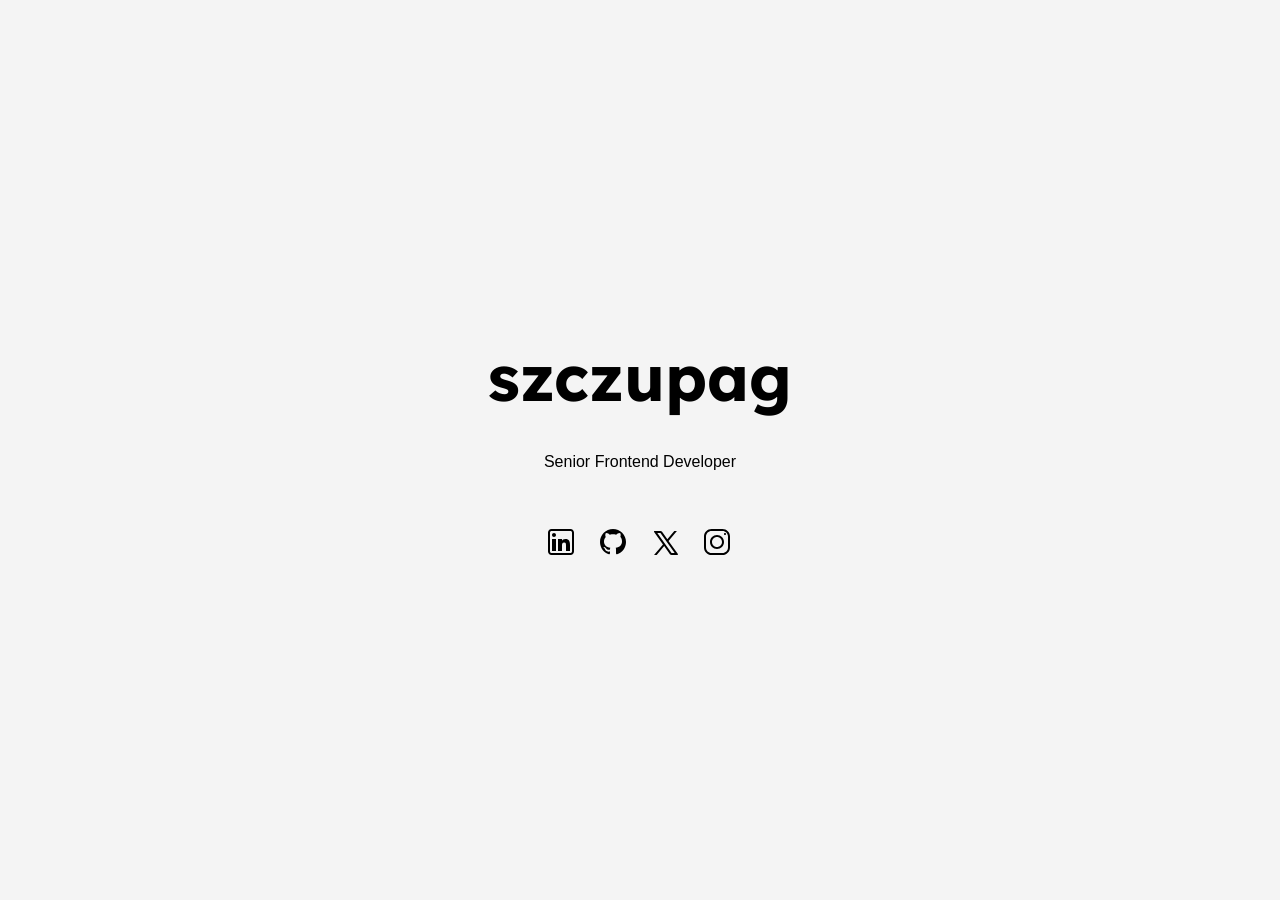
==== index.html @ c529cf2f "Create simple page with links to social media." ====
<!DOCTYPE html>
<html lang="en">

<head>
  <meta charset="UTF-8">
  <meta name="viewport" content="width=device-width, initial-scale=1.0">
  <link rel="icon" type="image/x-icon" href="icons/favicon.svg">
  <title>szczupag</title>
  <style>
    @import url('https://fonts.googleapis.com/css2?family=Lexend:wght@500&display=swap');
  
    body {
      font-family: 'Arial', sans-serif;
      margin: 0;
      padding: 0;
      background-color: #f4f4f4;
      display: flex;
      flex-direction: column;
      align-items: center;
      justify-content: center;
      min-height: 100vh;
    }

    header {
      display: flex;
      flex-direction: column;
      align-items: center;
    }

    h1 {
      font-family: 'Lexend', sans-serif;
      font-size: 4rem;
      margin: 0 0 20px 0;
    }

    .social-media {
      display: flex;
      justify-content: center;
      margin-top: 40px;
    }
  
    a {
      text-decoration: none;
    }

    a:not(:last-of-type) {
      margin-right: 20px;
    }

    a:hover {
      text-decoration: none;
      filter: blur(1px);
    }
  </style>
</head>

<body>
  <header>
    <h1>szczupag</h1>
    <p>Senior Frontend Developer</p>
  </header>

  <section class="social-media">
    <!-- Icons by Icons8 -->
    <a href="https://www.linkedin.com/in/agata-szczuka/" target="_blank">
      <img src="icons/linkedin.svg" alt="Linkedin logo"/>
    </a>
    <a href="https://github.com/szczupag" target="_blank">
      <img src="icons/github.svg" alt="Github logo"/>
    </a>
    <a href="https://twitter.com/szczupag" target="_blank">
      <img src="icons/twitter.svg" alt="X logo"/>
    </a>
    <a href="https://www.instagram.com/szczupag" target="_blank">
      <img src="icons/instagram.svg" alt="Instagram logo"/>
    </a>
  </section>
</body>

</html>
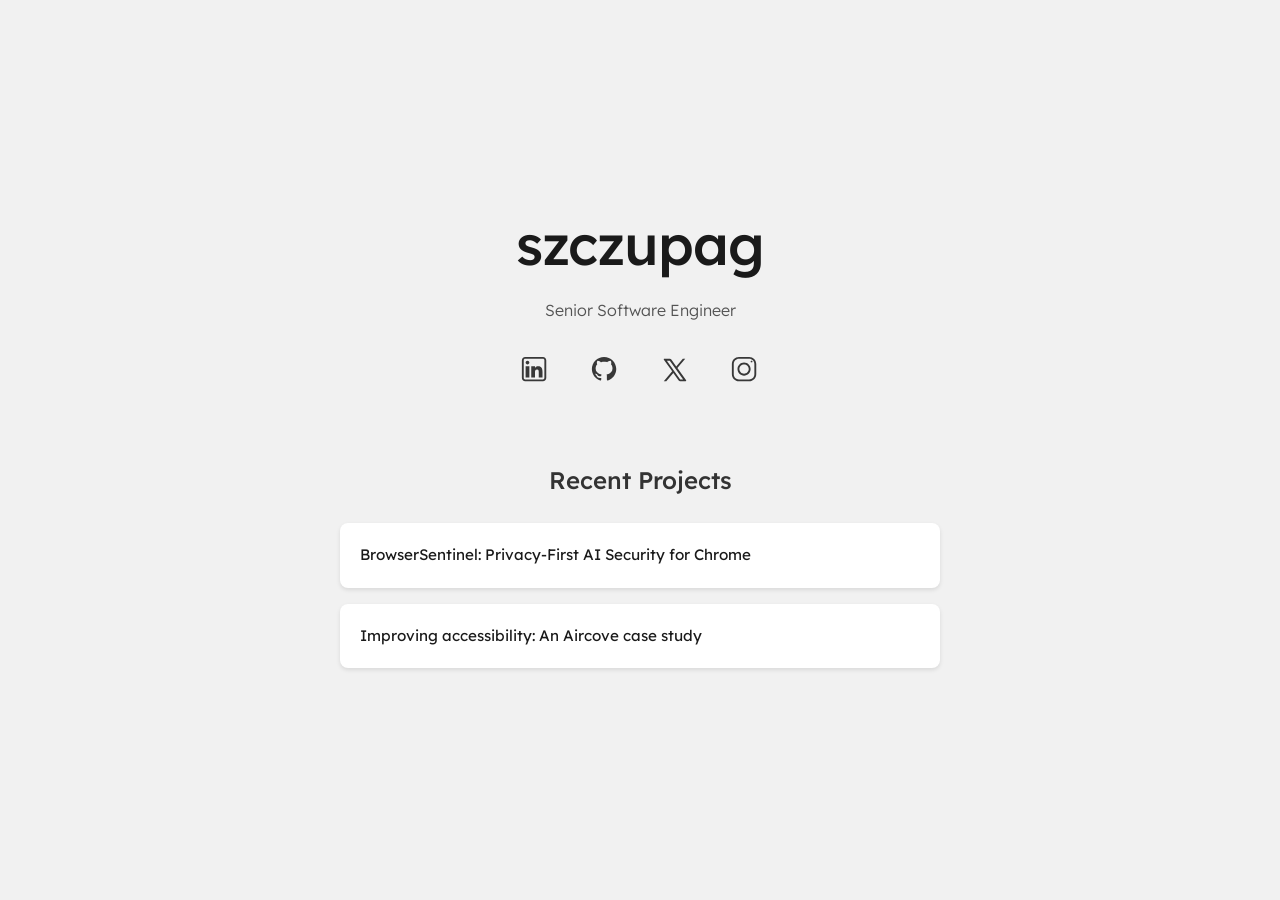
==== commit 632b6377: "Add links to recent projects." ====
--- a/index.html
+++ b/index.html
@@ -7,18 +7,24 @@
   <link rel="icon" type="image/x-icon" href="icons/favicon.svg">
   <title>szczupag</title>
   <style>
-    @import url('https://fonts.googleapis.com/css2?family=Lexend:wght@500&display=swap');
+    @import url('https://fonts.googleapis.com/css2?family=Lexend:wght@300;500&display=swap');
+
+    * {
+      box-sizing: border-box;
+    }
   
     body {
-      font-family: 'Arial', sans-serif;
+      font-family: 'Lexend', sans-serif;
       margin: 0;
-      padding: 0;
-      background-color: #f4f4f4;
+      padding: 2rem;
+      background-color: #f1f1f1f1;
+      color: #1a1a1a;
       display: flex;
       flex-direction: column;
       align-items: center;
       justify-content: center;
-      min-height: 100vh;
+      min-height: 100svh;
+      line-height: 1.6;
     }
 
     header {
@@ -28,52 +34,149 @@
     }
 
     h1 {
-      font-family: 'Lexend', sans-serif;
-      font-size: 4rem;
-      margin: 0 0 20px 0;
+      font-size: 3.5rem;
+      font-weight: 500;
+      margin: 0;
+      letter-spacing: -1px;
+    }
+
+    p {
+      font-weight: 300;
+      color: #535353;
+      margin: 0.5rem 0;
     }
 
     .social-media {
       display: flex;
       justify-content: center;
-      margin-top: 40px;
+      gap: 1.5rem;
+      margin: 1rem 0;
     }
   
-    a {
-      text-decoration: none;
+    .social-media a {
+      padding: 0.5rem;
+      transition: transform 0.2s ease;
+      display: flex;
+      align-items: center;
+      justify-content: center;
     }
 
-    a:not(:last-of-type) {
-      margin-right: 20px;
+    .social-media img {
+      width: 30px;
+      height: 30px;
+      opacity: 0.8;
     }
 
-    a:hover {
+    .social-media a:hover {
+      transform: translateY(-2px);
+      filter: none;
+    }
+
+    .social-media a:hover img {
+      opacity: 1;
+    }
+
+    .projects {
+      max-width: 600px;
+      width: 100%;
+      margin: 2rem auto;
+    }
+
+    .projects h2 {
+      font-size: 1.5rem;
+      font-weight: 500;
+      text-align: center;
+      margin-bottom: 1.5rem;
+      color: #333;
+    }
+
+    .projects ul {
+      list-style: none;
+      padding: 0;
+      margin: 0;
+      display: flex;
+      flex-direction: column;
+      gap: 1rem;
+    }
+
+    .projects li {
+      background: white;
+      border-radius: 8px;
+      box-shadow: 0 2px 4px rgba(0,0,0,0.1);
+      transition: transform 0.2s ease, box-shadow 0.2s ease;
+    }
+
+    .projects li:hover {
+      transform: translateY(-2px);
+      box-shadow: 0 4px 8px rgba(0,0,0,0.2);
+    }
+
+    .projects a {
+      color: #1a1a1a;
       text-decoration: none;
-      filter: blur(1px);
+      padding: 1.25rem;
+      display: block;
+      font-size: 0.95rem;
+    }
+
+    @media (max-width: 768px) {
+      body {
+        padding: 1rem;
+      }
+
+      h1 {
+        font-size: 2.5rem;
+      }
     }
   </style>
 </head>
 
 <body>
-  <header>
+  <header role="banner">
     <h1>szczupag</h1>
-    <p>Senior Frontend Developer</p>
+    <p>Senior Software Engineer</p>
   </header>
 
-  <section class="social-media">
+  <nav class="social-media" role="navigation" aria-label="Social media links">
     <!-- Icons by Icons8 -->
-    <a href="https://www.linkedin.com/in/agata-szczuka/" target="_blank">
-      <img src="icons/linkedin.svg" alt="Linkedin logo"/>
+    <a href="https://www.linkedin.com/in/agata-szczuka/" 
+       target="_blank"
+       aria-label="Visit my LinkedIn profile">
+      <img src="icons/linkedin.svg" alt="" role="presentation"/>
     </a>
-    <a href="https://github.com/szczupag" target="_blank">
-      <img src="icons/github.svg" alt="Github logo"/>
+    <a href="https://github.com/szczupag" 
+       target="_blank"
+       aria-label="Visit my GitHub profile">
+      <img src="icons/github.svg" alt="" role="presentation"/>
     </a>
-    <a href="https://twitter.com/szczupag" target="_blank">
-      <img src="icons/twitter.svg" alt="X logo"/>
+    <a href="https://twitter.com/szczupag" 
+       target="_blank"
+       aria-label="Visit my X profile">
+      <img src="icons/twitter.svg" alt="" role="presentation"/>
     </a>
-    <a href="https://www.instagram.com/szczupag" target="_blank">
-      <img src="icons/instagram.svg" alt="Instagram logo"/>
+    <a href="https://www.instagram.com/szczupag" 
+       target="_blank"
+       aria-label="Visit my Instagram profile">
+      <img src="icons/instagram.svg" alt="" role="presentation"/>
     </a>
+  </nav>
+
+  <section class="projects" role="complementary" aria-label="Recent projects">
+    <h2>Recent Projects</h2>
+    <ul>
+      <li>
+        <a href="https://devpost.com/software/browsersentinel-ai-powered-online-safety-chrome-extension" 
+           target="_blank">
+           BrowserSentinel: Privacy-First AI Security for Chrome
+        </a>
+      </li>
+      <li>
+        <a href="https://www.expressvpn.com/blog/aircove-accessibility-improvements/" 
+           target="_blank">
+           Improving accessibility: An Aircove case study
+        </a>
+      </li>
+    </ul>
   </section>
 </body>
 
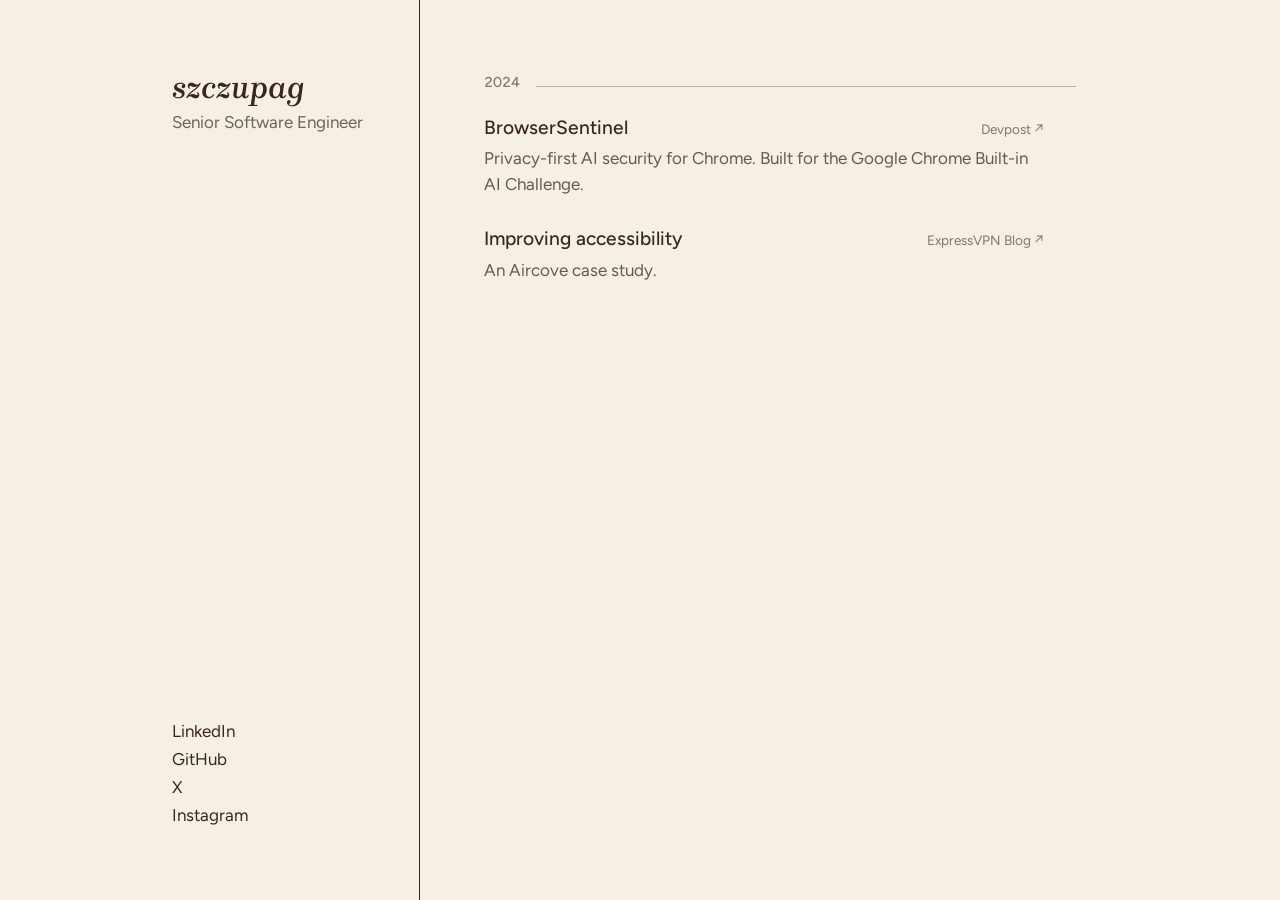
==== commit 7c45547f: "Redesign the homepage. Two-column layout with the name and social links in a sidebar and projects gr" ====
--- a/index.html
+++ b/index.html
@@ -4,180 +4,279 @@
 <head>
   <meta charset="UTF-8">
   <meta name="viewport" content="width=device-width, initial-scale=1.0">
-  <link rel="icon" type="image/x-icon" href="icons/favicon.svg">
+  <meta name="description" content="szczupag – Senior Software Engineer. Projects and where to find me online.">
+  <meta name="color-scheme" content="light dark">
+  <meta name="theme-color" content="#f5efe6" media="(prefers-color-scheme: light)">
+  <meta name="theme-color" content="#241a14" media="(prefers-color-scheme: dark)">
+  <meta property="og:title" content="szczupag">
+  <meta property="og:description" content="Senior Software Engineer. Projects and where to find me online.">
+  <meta property="og:url" content="https://szczupag.com/">
+  <meta property="og:type" content="website">
+  <link rel="icon" type="image/svg+xml" href="icons/favicon.svg">
+  <link rel="preconnect" href="https://fonts.googleapis.com">
+  <link rel="preconnect" href="https://fonts.gstatic.com" crossorigin>
+  <link href="https://fonts.googleapis.com/css2?family=Brygada+1918:ital,wght@1,600&family=Figtree:wght@400;500;600&display=swap" rel="stylesheet">
   <title>szczupag</title>
   <style>
-    @import url('https://fonts.googleapis.com/css2?family=Lexend:wght@300;500&display=swap');
+    :root {
+      --bg: #f5efe6;
+      --ink: #3a271c;
+    }
+
+    @media (prefers-color-scheme: dark) {
+      :root {
+        --bg: #241a14;
+        --ink: #eee3d3;
+      }
+    }
 
     * {
       box-sizing: border-box;
     }
-  
+
     body {
-      font-family: 'Lexend', sans-serif;
       margin: 0;
-      padding: 2rem;
-      background-color: #f1f1f1f1;
-      color: #1a1a1a;
+      background: var(--bg);
+      color: var(--ink);
+      font-family: 'Figtree', system-ui, sans-serif;
+      font-size: 17px;
+      line-height: 1.5;
+    }
+
+    ul {
+      list-style: none;
+      margin: 0;
+      padding: 0;
+    }
+
+    a {
+      color: inherit;
+      text-decoration: none;
+    }
+
+    a:hover {
+      text-decoration: underline;
+      text-underline-offset: 3px;
+    }
+
+    a:focus-visible {
+      outline: 2px solid currentColor;
+      outline-offset: 3px;
+    }
+
+    /* Desktop: left column (name on top, links at the bottom), projects on the right */
+
+    main {
+      max-width: 1000px;
+      min-height: 100svh;
+      margin: 0 auto;
+      display: grid;
+      grid-template-columns: 280px 1fr;
+      grid-template-rows: auto 1fr;
+      grid-template-areas:
+        "id content"
+        "links content";
+    }
+
+    .id,
+    .links {
+      border-right: 1.5px solid var(--ink);
+      padding: 0 2rem;
+    }
+
+    .id {
+      grid-area: id;
+      padding-top: clamp(2rem, 8vh, 5rem);
+    }
+
+    h1 {
+      font-family: 'Brygada 1918', Georgia, serif;
+      font-style: italic;
+      font-size: 2rem;
+      font-weight: 600;
+      line-height: 1;
+      margin: 0;
+    }
+
+    .role {
+      margin: 0.4rem 0 0;
+      opacity: 0.7;
+    }
+
+    .links {
+      grid-area: links;
       display: flex;
       flex-direction: column;
-      align-items: center;
-      justify-content: center;
-      min-height: 100svh;
-      line-height: 1.6;
-    }
-
-    header {
+      justify-content: flex-end;
+      gap: 0.15rem;
+      padding-bottom: clamp(2rem, 8vh, 5rem);
+    }
+
+    .content {
+      grid-area: content;
+      padding: clamp(2rem, 8vh, 5rem) clamp(1.5rem, 5vw, 4rem);
+    }
+
+    .year {
+      display: flex;
+      align-items: baseline;
+      gap: 1rem;
+      font-size: 0.9rem;
+      font-weight: 500;
+      font-variant-numeric: tabular-nums;
+      opacity: 0.6;
+      margin: 0 0 1.25rem;
+    }
+
+    .year::after {
+      content: '';
+      flex: 1;
+      border-top: 1px solid var(--ink);
+      opacity: 0.5;
+    }
+
+    .projects {
       display: flex;
       flex-direction: column;
-      align-items: center;
-    }
-
-    h1 {
-      font-size: 3.5rem;
+      gap: 1.75rem;
+      max-width: 560px;
+    }
+
+    /* The whole row is the link, so the description is clickable too */
+    .project {
+      display: block;
+    }
+
+    .project:hover {
+      text-decoration: none;
+    }
+
+    .project-head {
+      display: flex;
+      justify-content: space-between;
+      align-items: baseline;
+      flex-wrap: wrap;
+      gap: 0.25rem 1rem;
+    }
+
+    .project-title {
+      font-size: 1.2rem;
       font-weight: 500;
-      margin: 0;
-      letter-spacing: -1px;
-    }
-
-    p {
-      font-weight: 300;
-      color: #535353;
-      margin: 0.5rem 0;
-    }
-
-    .social-media {
-      display: flex;
-      justify-content: center;
-      gap: 1.5rem;
-      margin: 1rem 0;
-    }
-  
-    .social-media a {
-      padding: 0.5rem;
-      transition: transform 0.2s ease;
-      display: flex;
-      align-items: center;
-      justify-content: center;
-    }
-
-    .social-media img {
-      width: 30px;
-      height: 30px;
-      opacity: 0.8;
-    }
-
-    .social-media a:hover {
-      transform: translateY(-2px);
-      filter: none;
-    }
-
-    .social-media a:hover img {
+    }
+
+    .project:hover .project-title {
+      text-decoration: underline;
+      text-underline-offset: 3px;
+    }
+
+    .project-where {
+      font-size: 0.85rem;
+      opacity: 0.6;
+      white-space: nowrap;
+    }
+
+    .project:hover .project-where {
       opacity: 1;
     }
 
-    .projects {
-      max-width: 600px;
-      width: 100%;
-      margin: 2rem auto;
-    }
-
-    .projects h2 {
-      font-size: 1.5rem;
-      font-weight: 500;
-      text-align: center;
-      margin-bottom: 1.5rem;
-      color: #333;
-    }
-
-    .projects ul {
-      list-style: none;
-      padding: 0;
-      margin: 0;
-      display: flex;
-      flex-direction: column;
-      gap: 1rem;
-    }
-
-    .projects li {
-      background: white;
-      border-radius: 8px;
-      box-shadow: 0 2px 4px rgba(0,0,0,0.1);
-      transition: transform 0.2s ease, box-shadow 0.2s ease;
-    }
-
-    .projects li:hover {
-      transform: translateY(-2px);
-      box-shadow: 0 4px 8px rgba(0,0,0,0.2);
-    }
-
-    .projects a {
-      color: #1a1a1a;
-      text-decoration: none;
-      padding: 1.25rem;
+    .project-desc {
       display: block;
-      font-size: 0.95rem;
-    }
-
-    @media (max-width: 768px) {
-      body {
-        padding: 1rem;
+      margin-top: 0.25rem;
+      opacity: 0.75;
+    }
+
+    /* Mobile: the same three parts stacked, with links pinned to the bottom */
+
+    @media (max-width: 720px) {
+      main {
+        grid-template-columns: 1fr;
+        grid-template-rows: auto 1fr auto;
+        grid-template-areas:
+          "id"
+          "content"
+          "links";
+      }
+
+      .id,
+      .links {
+        border-right: 0;
+        padding: 1.25rem 1.5rem;
+      }
+
+      .id {
+        border-bottom: 1.5px solid var(--ink);
       }
 
       h1 {
-        font-size: 2.5rem;
+        font-size: 1.75rem;
+      }
+
+      .role {
+        margin-top: 0.25rem;
+      }
+
+      .links {
+        flex-direction: row;
+        flex-wrap: wrap;
+        justify-content: flex-start;
+        gap: 0.25rem 1.5rem;
+        border-top: 1.5px solid var(--ink);
+      }
+
+      .content {
+        padding: 2rem 1.5rem;
+      }
+
+      .project-title {
+        font-size: 1.1rem;
+      }
+
+      .project-desc {
+        font-size: 0.95rem;
       }
     }
   </style>
 </head>
 
 <body>
-  <header role="banner">
-    <h1>szczupag</h1>
-    <p>Senior Software Engineer</p>
-  </header>
-
-  <nav class="social-media" role="navigation" aria-label="Social media links">
-    <!-- Icons by Icons8 -->
-    <a href="https://www.linkedin.com/in/agata-szczuka/" 
-       target="_blank"
-       aria-label="Visit my LinkedIn profile">
-      <img src="icons/linkedin.svg" alt="" role="presentation"/>
-    </a>
-    <a href="https://github.com/szczupag" 
-       target="_blank"
-       aria-label="Visit my GitHub profile">
-      <img src="icons/github.svg" alt="" role="presentation"/>
-    </a>
-    <a href="https://twitter.com/szczupag" 
-       target="_blank"
-       aria-label="Visit my X profile">
-      <img src="icons/twitter.svg" alt="" role="presentation"/>
-    </a>
-    <a href="https://www.instagram.com/szczupag" 
-       target="_blank"
-       aria-label="Visit my Instagram profile">
-      <img src="icons/instagram.svg" alt="" role="presentation"/>
-    </a>
-  </nav>
-
-  <section class="projects" role="complementary" aria-label="Recent projects">
-    <h2>Recent Projects</h2>
-    <ul>
-      <li>
-        <a href="https://devpost.com/software/browsersentinel-ai-powered-online-safety-chrome-extension" 
-           target="_blank">
-           BrowserSentinel: Privacy-First AI Security for Chrome
-        </a>
-      </li>
-      <li>
-        <a href="https://www.expressvpn.com/blog/aircove-accessibility-improvements/" 
-           target="_blank">
-           Improving accessibility: An Aircove case study
-        </a>
-      </li>
+  <main>
+    <header class="id">
+      <h1>szczupag</h1>
+      <p class="role">Senior Software Engineer</p>
+    </header>
+
+    <ul class="links" aria-label="Social media links">
+      <li><a href="https://www.linkedin.com/in/agata-szczuka/" target="_blank" rel="noopener">LinkedIn</a></li>
+      <li><a href="https://github.com/szczupag" target="_blank" rel="noopener">GitHub</a></li>
+      <li><a href="https://twitter.com/szczupag" target="_blank" rel="noopener">X</a></li>
+      <li><a href="https://www.instagram.com/szczupag" target="_blank" rel="noopener">Instagram</a></li>
     </ul>
-  </section>
+
+    <section class="content" aria-label="Projects">
+      <h2 class="year">2024</h2>
+
+      <ul class="projects">
+        <li>
+          <a class="project" href="https://devpost.com/software/browsersentinel-ai-powered-online-safety-chrome-extension" target="_blank" rel="noopener">
+            <span class="project-head">
+              <span class="project-title">BrowserSentinel</span>
+              <span class="project-where">Devpost ↗</span>
+            </span>
+            <span class="project-desc">Privacy-first AI security for Chrome. Built for the Google Chrome Built-in AI Challenge.</span>
+          </a>
+        </li>
+        <li>
+          <a class="project" href="https://www.expressvpn.com/blog/aircove-accessibility-improvements/" target="_blank" rel="noopener">
+            <span class="project-head">
+              <span class="project-title">Improving accessibility</span>
+              <span class="project-where">ExpressVPN Blog ↗</span>
+            </span>
+            <span class="project-desc">An Aircove case study.</span>
+          </a>
+        </li>
+      </ul>
+    </section>
+  </main>
 </body>
 
-</html>+</html>
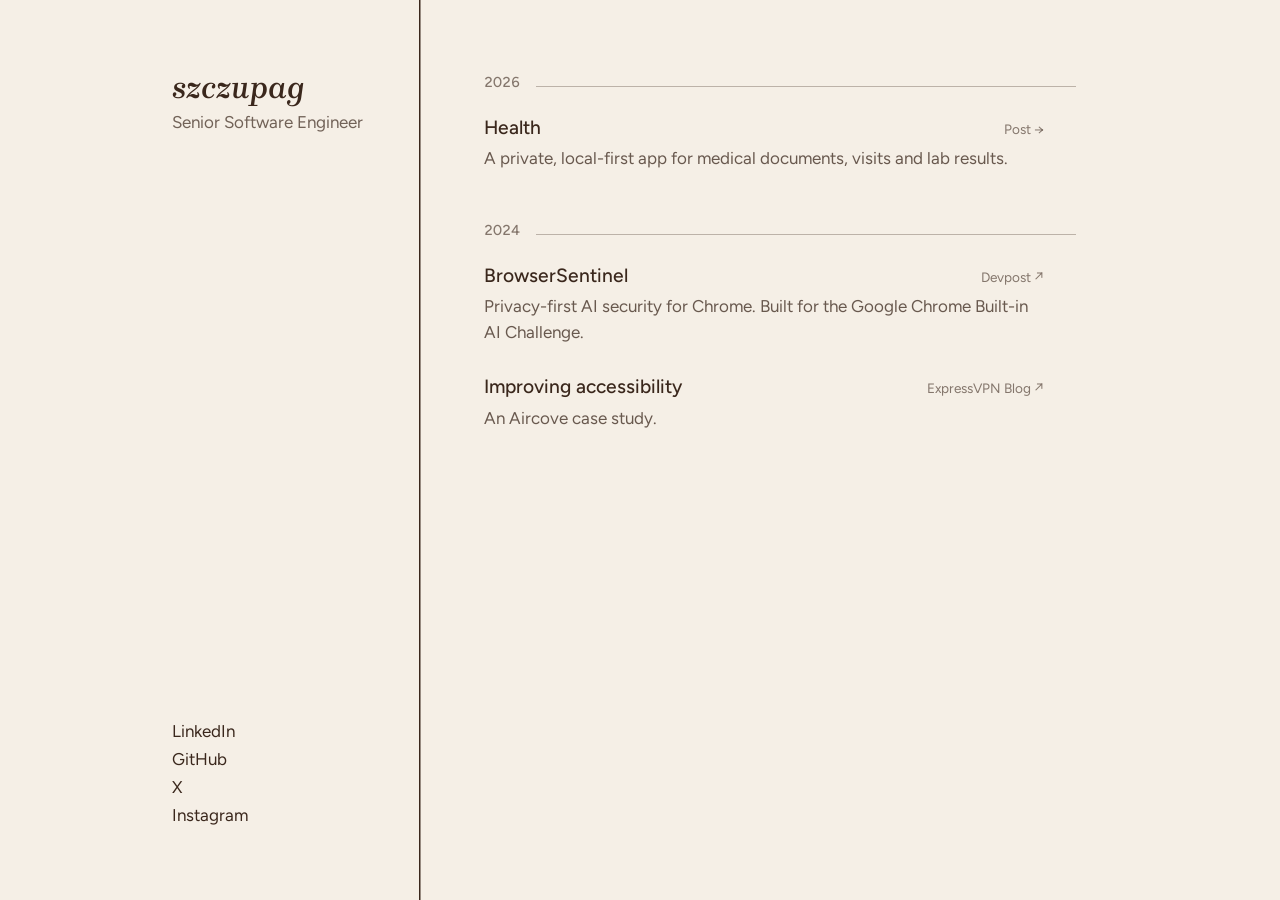
==== commit df4655b7: "Add blog post about Health app." ====
--- a/index.html
+++ b/index.html
@@ -17,231 +17,13 @@
   <link rel="preconnect" href="https://fonts.gstatic.com" crossorigin>
   <link href="https://fonts.googleapis.com/css2?family=Brygada+1918:ital,wght@1,600&family=Figtree:wght@400;500;600&display=swap" rel="stylesheet">
   <title>szczupag</title>
-  <style>
-    :root {
-      --bg: #f5efe6;
-      --ink: #3a271c;
-    }
-
-    @media (prefers-color-scheme: dark) {
-      :root {
-        --bg: #241a14;
-        --ink: #eee3d3;
-      }
-    }
-
-    * {
-      box-sizing: border-box;
-    }
-
-    body {
-      margin: 0;
-      background: var(--bg);
-      color: var(--ink);
-      font-family: 'Figtree', system-ui, sans-serif;
-      font-size: 17px;
-      line-height: 1.5;
-    }
-
-    ul {
-      list-style: none;
-      margin: 0;
-      padding: 0;
-    }
-
-    a {
-      color: inherit;
-      text-decoration: none;
-    }
-
-    a:hover {
-      text-decoration: underline;
-      text-underline-offset: 3px;
-    }
-
-    a:focus-visible {
-      outline: 2px solid currentColor;
-      outline-offset: 3px;
-    }
-
-    /* Desktop: left column (name on top, links at the bottom), projects on the right */
-
-    main {
-      max-width: 1000px;
-      min-height: 100svh;
-      margin: 0 auto;
-      display: grid;
-      grid-template-columns: 280px 1fr;
-      grid-template-rows: auto 1fr;
-      grid-template-areas:
-        "id content"
-        "links content";
-    }
-
-    .id,
-    .links {
-      border-right: 1.5px solid var(--ink);
-      padding: 0 2rem;
-    }
-
-    .id {
-      grid-area: id;
-      padding-top: clamp(2rem, 8vh, 5rem);
-    }
-
-    h1 {
-      font-family: 'Brygada 1918', Georgia, serif;
-      font-style: italic;
-      font-size: 2rem;
-      font-weight: 600;
-      line-height: 1;
-      margin: 0;
-    }
-
-    .role {
-      margin: 0.4rem 0 0;
-      opacity: 0.7;
-    }
-
-    .links {
-      grid-area: links;
-      display: flex;
-      flex-direction: column;
-      justify-content: flex-end;
-      gap: 0.15rem;
-      padding-bottom: clamp(2rem, 8vh, 5rem);
-    }
-
-    .content {
-      grid-area: content;
-      padding: clamp(2rem, 8vh, 5rem) clamp(1.5rem, 5vw, 4rem);
-    }
-
-    .year {
-      display: flex;
-      align-items: baseline;
-      gap: 1rem;
-      font-size: 0.9rem;
-      font-weight: 500;
-      font-variant-numeric: tabular-nums;
-      opacity: 0.6;
-      margin: 0 0 1.25rem;
-    }
-
-    .year::after {
-      content: '';
-      flex: 1;
-      border-top: 1px solid var(--ink);
-      opacity: 0.5;
-    }
-
-    .projects {
-      display: flex;
-      flex-direction: column;
-      gap: 1.75rem;
-      max-width: 560px;
-    }
-
-    /* The whole row is the link, so the description is clickable too */
-    .project {
-      display: block;
-    }
-
-    .project:hover {
-      text-decoration: none;
-    }
-
-    .project-head {
-      display: flex;
-      justify-content: space-between;
-      align-items: baseline;
-      flex-wrap: wrap;
-      gap: 0.25rem 1rem;
-    }
-
-    .project-title {
-      font-size: 1.2rem;
-      font-weight: 500;
-    }
-
-    .project:hover .project-title {
-      text-decoration: underline;
-      text-underline-offset: 3px;
-    }
-
-    .project-where {
-      font-size: 0.85rem;
-      opacity: 0.6;
-      white-space: nowrap;
-    }
-
-    .project:hover .project-where {
-      opacity: 1;
-    }
-
-    .project-desc {
-      display: block;
-      margin-top: 0.25rem;
-      opacity: 0.75;
-    }
-
-    /* Mobile: the same three parts stacked, with links pinned to the bottom */
-
-    @media (max-width: 720px) {
-      main {
-        grid-template-columns: 1fr;
-        grid-template-rows: auto 1fr auto;
-        grid-template-areas:
-          "id"
-          "content"
-          "links";
-      }
-
-      .id,
-      .links {
-        border-right: 0;
-        padding: 1.25rem 1.5rem;
-      }
-
-      .id {
-        border-bottom: 1.5px solid var(--ink);
-      }
-
-      h1 {
-        font-size: 1.75rem;
-      }
-
-      .role {
-        margin-top: 0.25rem;
-      }
-
-      .links {
-        flex-direction: row;
-        flex-wrap: wrap;
-        justify-content: flex-start;
-        gap: 0.25rem 1.5rem;
-        border-top: 1.5px solid var(--ink);
-      }
-
-      .content {
-        padding: 2rem 1.5rem;
-      }
-
-      .project-title {
-        font-size: 1.1rem;
-      }
-
-      .project-desc {
-        font-size: 0.95rem;
-      }
-    }
-  </style>
+  <link rel="stylesheet" href="/style.css">
 </head>
 
 <body>
   <main>
     <header class="id">
-      <h1>szczupag</h1>
+      <h1 class="name">szczupag</h1>
       <p class="role">Senior Software Engineer</p>
     </header>
 
@@ -253,6 +35,20 @@
     </ul>
 
     <section class="content" aria-label="Projects">
+      <h2 class="year">2026</h2>
+
+      <ul class="projects">
+        <li>
+          <a class="project" href="/health/">
+            <span class="project-head">
+              <span class="project-title">Health</span>
+              <span class="project-where">Post →</span>
+            </span>
+            <span class="project-desc">A private, local-first app for medical documents, visits and lab results.</span>
+          </a>
+        </li>
+      </ul>
+
       <h2 class="year">2024</h2>
 
       <ul class="projects">
--- a/style.css
+++ b/style.css
@@ -0,0 +1,354 @@
+:root {
+  --bg: #f5efe6;
+  --ink: #3a271c;
+}
+
+@media (prefers-color-scheme: dark) {
+  :root {
+    --bg: #241a14;
+    --ink: #eee3d3;
+  }
+}
+
+* {
+  box-sizing: border-box;
+}
+
+body {
+  margin: 0;
+  background: var(--bg);
+  color: var(--ink);
+  font-family: 'Figtree', system-ui, sans-serif;
+  font-size: 17px;
+  line-height: 1.5;
+}
+
+ul {
+  list-style: none;
+  margin: 0;
+  padding: 0;
+}
+
+a {
+  color: inherit;
+  text-decoration: none;
+}
+
+a:hover {
+  text-decoration: underline;
+  text-underline-offset: 3px;
+}
+
+a:focus-visible {
+  outline: 2px solid currentColor;
+  outline-offset: 3px;
+}
+
+/* Desktop: left column (name on top, links at the bottom), projects on the right */
+
+main {
+  max-width: 1000px;
+  min-height: 100svh;
+  margin: 0 auto;
+  display: grid;
+  grid-template-columns: 280px 1fr;
+  grid-template-rows: auto 1fr;
+  grid-template-areas:
+    "id content"
+    "links content";
+}
+
+.id,
+.links {
+  border-right: 1.5px solid var(--ink);
+  padding: 0 2rem;
+}
+
+.id {
+  grid-area: id;
+  padding-top: clamp(2rem, 8vh, 5rem);
+}
+
+.name {
+  font-family: 'Brygada 1918', Georgia, serif;
+  font-style: italic;
+  font-size: 2rem;
+  font-weight: 600;
+  line-height: 1;
+  margin: 0;
+}
+
+.role {
+  margin: 0.4rem 0 0;
+  opacity: 0.7;
+}
+
+.links {
+  grid-area: links;
+  display: flex;
+  flex-direction: column;
+  justify-content: flex-end;
+  gap: 0.15rem;
+  padding-bottom: clamp(2rem, 8vh, 5rem);
+}
+
+.content {
+  grid-area: content;
+  padding: clamp(2rem, 8vh, 5rem) clamp(1.5rem, 5vw, 4rem);
+}
+
+.year {
+  display: flex;
+  align-items: baseline;
+  gap: 1rem;
+  font-size: 0.9rem;
+  font-weight: 500;
+  font-variant-numeric: tabular-nums;
+  opacity: 0.6;
+  margin: 0 0 1.25rem;
+}
+
+.year::after {
+  content: '';
+  flex: 1;
+  border-top: 1px solid var(--ink);
+  opacity: 0.5;
+}
+
+.projects {
+  display: flex;
+  flex-direction: column;
+  gap: 1.75rem;
+  max-width: 560px;
+}
+
+/* The whole row is the link, so the description is clickable too */
+.project {
+  display: block;
+}
+
+.project:hover {
+  text-decoration: none;
+}
+
+.project-head {
+  display: flex;
+  justify-content: space-between;
+  align-items: baseline;
+  flex-wrap: wrap;
+  gap: 0.25rem 1rem;
+}
+
+.project-title {
+  font-size: 1.2rem;
+  font-weight: 500;
+}
+
+.project:hover .project-title {
+  text-decoration: underline;
+  text-underline-offset: 3px;
+}
+
+.project-where {
+  font-size: 0.85rem;
+  opacity: 0.6;
+  white-space: nowrap;
+}
+
+.project:hover .project-where {
+  opacity: 1;
+}
+
+.project-desc {
+  display: block;
+  margin-top: 0.25rem;
+  opacity: 0.75;
+}
+
+/* Mobile: the same three parts stacked, with links pinned to the bottom */
+
+@media (max-width: 720px) {
+  main {
+    grid-template-columns: 1fr;
+    grid-template-rows: auto 1fr auto;
+    grid-template-areas:
+      "id"
+      "content"
+      "links";
+  }
+
+  .id,
+  .links {
+    border-right: 0;
+    padding: 1.25rem 1.5rem;
+  }
+
+  .id {
+    border-bottom: 1.5px solid var(--ink);
+  }
+
+  .name {
+    font-size: 1.75rem;
+  }
+
+  .role {
+    margin-top: 0.25rem;
+  }
+
+  .links {
+    flex-direction: row;
+    flex-wrap: wrap;
+    justify-content: flex-start;
+    gap: 0.25rem 1.5rem;
+    border-top: 1.5px solid var(--ink);
+  }
+
+  .content {
+    padding: 2rem 1.5rem;
+  }
+
+  .project-title {
+    font-size: 1.1rem;
+  }
+
+  .project-desc {
+    font-size: 0.95rem;
+  }
+}
+
+/* Posts */
+
+.back {
+  display: inline-block;
+  font-size: 0.9rem;
+  opacity: 0.6;
+  margin-bottom: 2rem;
+}
+
+.back:hover {
+  opacity: 1;
+}
+
+.post {
+  max-width: 640px;
+}
+
+.post-meta {
+  font-size: 0.9rem;
+  opacity: 0.6;
+  margin: 0 0 0.5rem;
+}
+
+.post h1 {
+  font-size: 1.75rem;
+  font-weight: 600;
+  letter-spacing: -0.02em;
+  line-height: 1.2;
+  margin: 0 0 1.5rem;
+}
+
+.post p {
+  margin: 0 0 1.25rem;
+}
+
+.post figure {
+  margin: 2.5rem 0;
+}
+
+.post img {
+  display: block;
+  width: 100%;
+  height: auto;
+  border-radius: 10px;
+  border: 1px solid color-mix(in srgb, var(--ink) 15%, transparent);
+}
+
+.post figcaption {
+  font-size: 0.9rem;
+  opacity: 0.6;
+  margin-top: 0.75rem;
+}
+
+/* Phone screenshots side by side */
+.phones {
+  display: grid;
+  grid-template-columns: repeat(3, 1fr);
+  gap: 1rem;
+}
+
+.post .note {
+  font-size: 0.9rem;
+  opacity: 0.6;
+  margin-top: 2.5rem;
+}
+
+@media (max-width: 720px) {
+  .post h1 {
+    font-size: 1.5rem;
+  }
+
+  .phones {
+    grid-template-columns: repeat(2, 1fr);
+  }
+}
+
+.name a:hover {
+  text-decoration: none;
+}
+
+
+.year:not(:first-child) {
+  margin-top: 3rem;
+}
+
+/* Keep the name and links in view while a long post scrolls (desktop only) */
+@media (min-width: 721px) {
+  /* The column divider is drawn on main so it stays continuous when the cells don't stretch */
+  main {
+    background: linear-gradient(var(--ink), var(--ink)) 278.5px 0 / 1.5px 100% no-repeat;
+  }
+
+  .id,
+  .links {
+    border-right: 0;
+  }
+
+  .id {
+    position: sticky;
+    top: 0;
+    align-self: start;
+  }
+
+  .links {
+    position: sticky;
+    bottom: 0;
+    align-self: end;
+  }
+}
+
+.post figure a {
+  display: block;
+}
+
+@media (max-width: 720px) {
+  /* Phone screenshots become a row you can swipe through */
+  .phones {
+    display: flex;
+    gap: 0.75rem;
+    overflow-x: auto;
+    scroll-snap-type: x mandatory;
+    margin-right: -1.5rem;
+    padding-right: 1.5rem;
+  }
+
+  .phones > a {
+    flex: 0 0 62%;
+    scroll-snap-align: start;
+  }
+}
+
+.post h2 {
+  font-size: 1.2rem;
+  font-weight: 600;
+  margin: 2.5rem 0 1rem;
+}
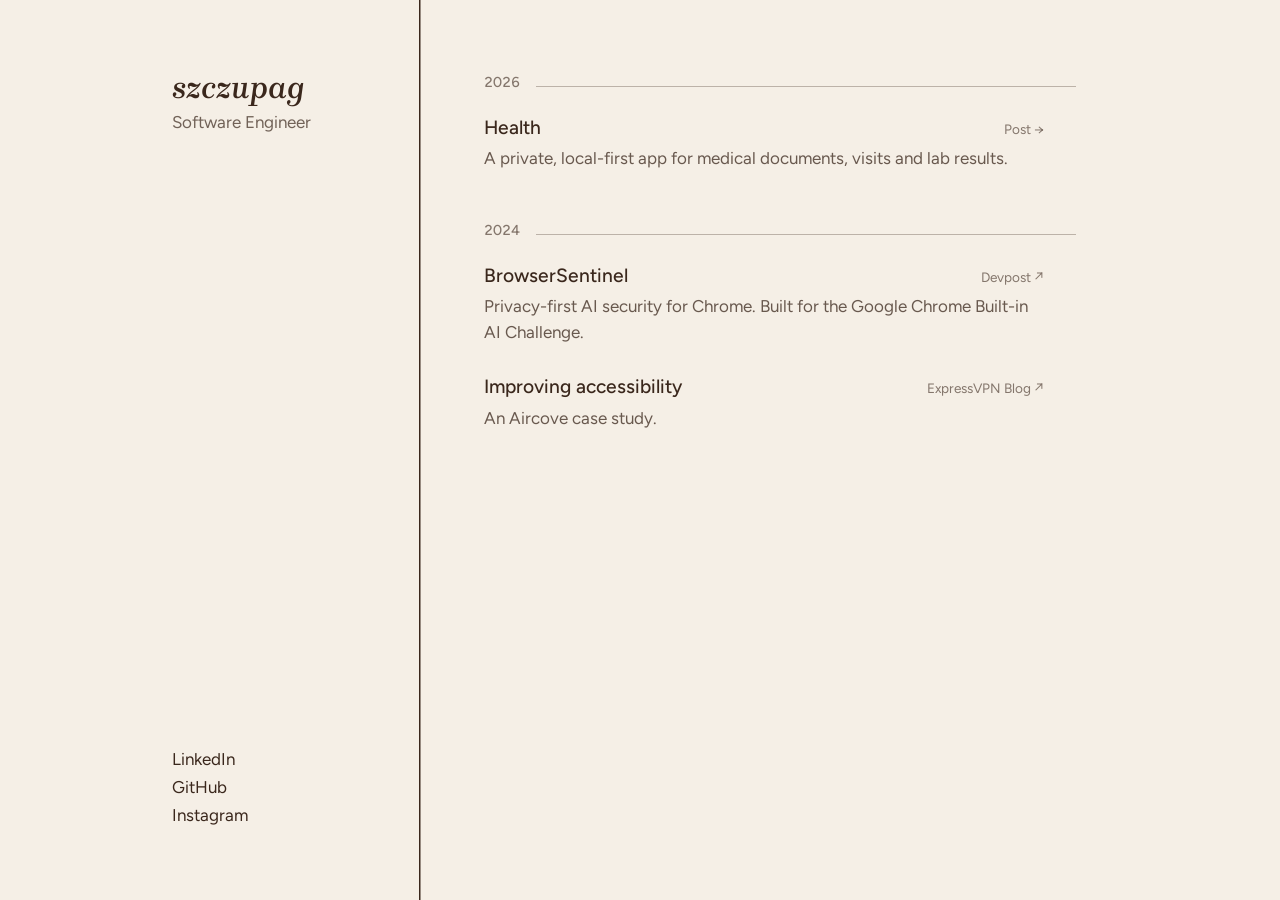
==== commit 3df83bb5: "Drop "Senior" and X, and tighten the mobile layout. On phones the social links now follow the conten" ====
--- a/index.html
+++ b/index.html
@@ -4,12 +4,12 @@
 <head>
   <meta charset="UTF-8">
   <meta name="viewport" content="width=device-width, initial-scale=1.0">
-  <meta name="description" content="szczupag – Senior Software Engineer. Projects and where to find me online.">
+  <meta name="description" content="szczupag – Software Engineer. Projects and where to find me online.">
   <meta name="color-scheme" content="light dark">
   <meta name="theme-color" content="#f5efe6" media="(prefers-color-scheme: light)">
   <meta name="theme-color" content="#241a14" media="(prefers-color-scheme: dark)">
   <meta property="og:title" content="szczupag">
-  <meta property="og:description" content="Senior Software Engineer. Projects and where to find me online.">
+  <meta property="og:description" content="Software Engineer. Projects and where to find me online.">
   <meta property="og:url" content="https://szczupag.com/">
   <meta property="og:type" content="website">
   <link rel="icon" type="image/svg+xml" href="icons/favicon.svg">
@@ -24,13 +24,12 @@
   <main>
     <header class="id">
       <h1 class="name">szczupag</h1>
-      <p class="role">Senior Software Engineer</p>
+      <p class="role">Software Engineer</p>
     </header>
 
     <ul class="links" aria-label="Social media links">
       <li><a href="https://www.linkedin.com/in/agata-szczuka/" target="_blank" rel="noopener">LinkedIn</a></li>
       <li><a href="https://github.com/szczupag" target="_blank" rel="noopener">GitHub</a></li>
-      <li><a href="https://twitter.com/szczupag" target="_blank" rel="noopener">X</a></li>
       <li><a href="https://www.instagram.com/szczupag" target="_blank" rel="noopener">Instagram</a></li>
     </ul>
 
--- a/style.css
+++ b/style.css
@@ -168,9 +168,11 @@
 /* Mobile: the same three parts stacked, with links pinned to the bottom */
 
 @media (max-width: 720px) {
+  /* Links follow the content instead of being pushed to the bottom of the screen */
   main {
+    min-height: 0;
     grid-template-columns: 1fr;
-    grid-template-rows: auto 1fr auto;
+    grid-template-rows: auto auto auto;
     grid-template-areas:
       "id"
       "content"
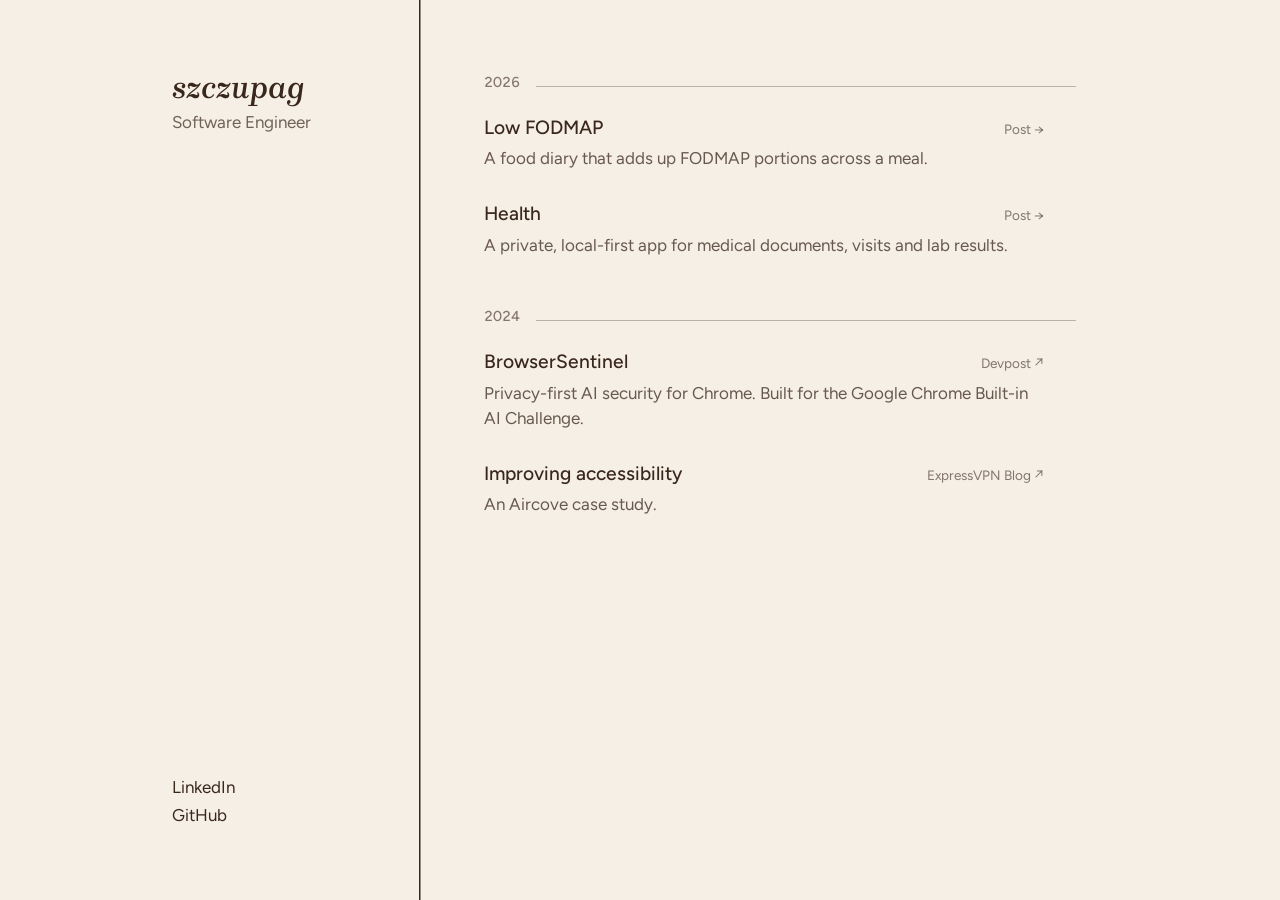
==== commit 85038d1b: "Publish the Low FODMAP post and polish the interface. Co-Authored-By: Claude Opus 5.5 <noreply@anthr" ====
--- a/index.html
+++ b/index.html
@@ -30,13 +30,21 @@
     <ul class="links" aria-label="Social media links">
       <li><a href="https://www.linkedin.com/in/agata-szczuka/" target="_blank" rel="noopener">LinkedIn</a></li>
       <li><a href="https://github.com/szczupag" target="_blank" rel="noopener">GitHub</a></li>
-      <li><a href="https://www.instagram.com/szczupag" target="_blank" rel="noopener">Instagram</a></li>
     </ul>
 
     <section class="content" aria-label="Projects">
       <h2 class="year">2026</h2>
 
       <ul class="projects">
+        <li>
+          <a class="project" href="/sibo/">
+            <span class="project-head">
+              <span class="project-title">Low FODMAP</span>
+              <span class="project-where">Post →</span>
+            </span>
+            <span class="project-desc">A food diary that adds up FODMAP portions across a meal.</span>
+          </a>
+        </li>
         <li>
           <a class="project" href="/health/">
             <span class="project-head">
--- a/style.css
+++ b/style.css
@@ -354,3 +354,31 @@
   font-weight: 600;
   margin: 2.5rem 0 1rem;
 }
+
+.post ul {
+  list-style: disc;
+  padding-left: 1.25rem;
+  margin: 0 0 1.25rem;
+}
+
+.post li + li {
+  margin-top: 0.25rem;
+}
+
+.phones.two {
+  grid-template-columns: repeat(2, 1fr);
+}
+
+/* PDF pages are transparent, so give them paper */
+.paper img {
+  background: #fff;
+}
+
+/* A sentence that introduces a list sits close to it */
+.post p:has(+ ul) {
+  margin-bottom: 0.5rem;
+}
+
+.phones.one {
+  grid-template-columns: minmax(0, 200px);
+}
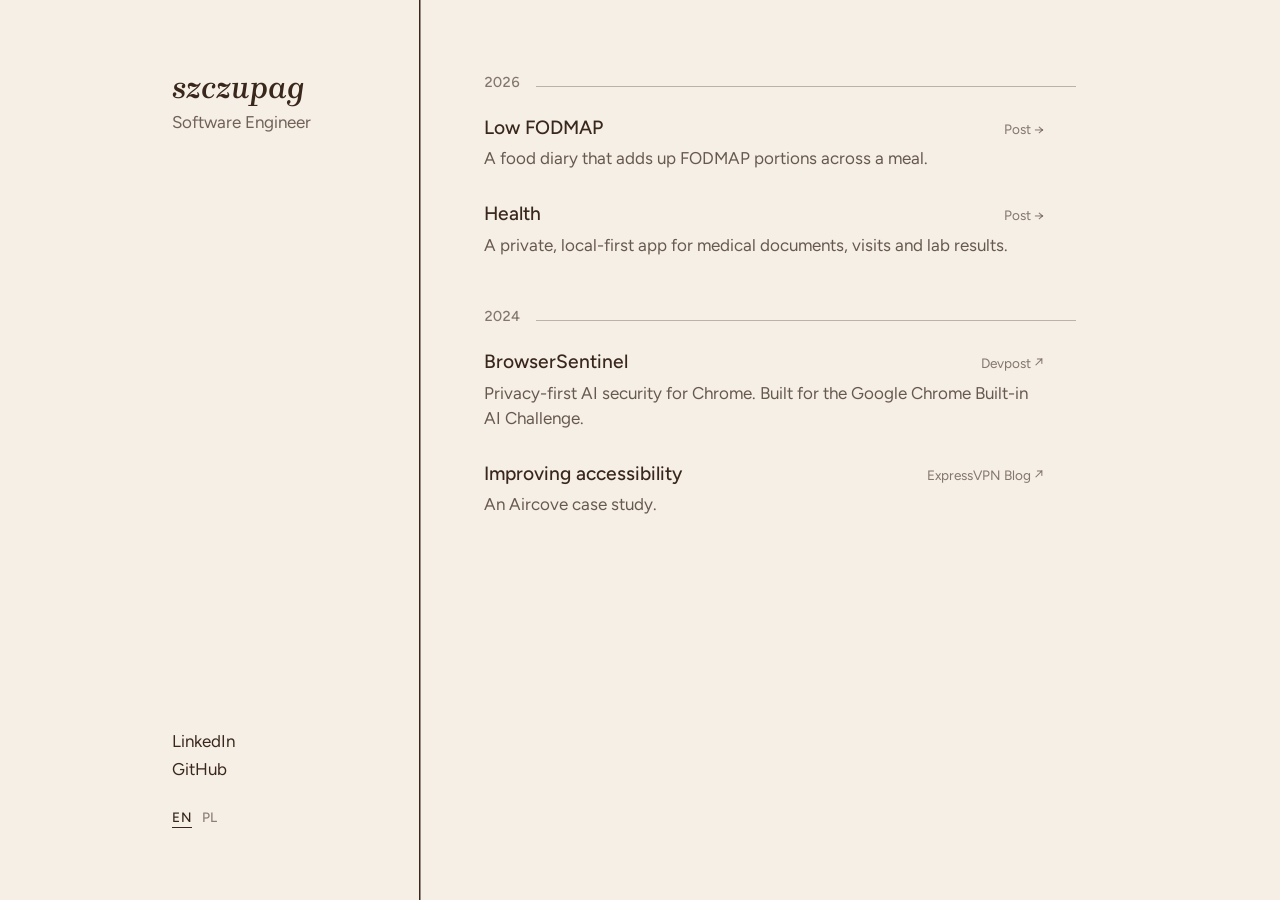
==== commit a402e379: "Move the language switch: sidebar on desktop, top-right on phones. Also version the stylesheet URL, " ====
--- a/index.html
+++ b/index.html
@@ -3,6 +3,7 @@
 
 <head>
   <meta charset="UTF-8">
+  <script>try{if(localStorage.getItem('lang')==='pl')location.replace('/pl'+location.pathname)}catch(e){}</script>
   <meta name="viewport" content="width=device-width, initial-scale=1.0">
   <meta name="description" content="szczupag – Software Engineer. Projects and where to find me online.">
   <meta name="color-scheme" content="light dark">
@@ -12,12 +13,15 @@
   <meta property="og:description" content="Software Engineer. Projects and where to find me online.">
   <meta property="og:url" content="https://szczupag.com/">
   <meta property="og:type" content="website">
-  <link rel="icon" type="image/svg+xml" href="icons/favicon.svg">
+  <link rel="icon" type="image/svg+xml" href="/icons/favicon.svg">
   <link rel="preconnect" href="https://fonts.googleapis.com">
   <link rel="preconnect" href="https://fonts.gstatic.com" crossorigin>
   <link href="https://fonts.googleapis.com/css2?family=Brygada+1918:ital,wght@1,600&family=Figtree:wght@400;500;600&display=swap" rel="stylesheet">
   <title>szczupag</title>
-  <link rel="stylesheet" href="/style.css">
+  <link rel="stylesheet" href="/style.css?v=3">
+  <link rel="alternate" hreflang="en" href="https://szczupag.com/">
+  <link rel="alternate" hreflang="pl" href="https://szczupag.com/pl/">
+  <link rel="alternate" hreflang="x-default" href="https://szczupag.com/">
 </head>
 
 <body>
@@ -27,10 +31,16 @@
       <p class="role">Software Engineer</p>
     </header>
 
-    <ul class="links" aria-label="Social media links">
-      <li><a href="https://www.linkedin.com/in/agata-szczuka/" target="_blank" rel="noopener">LinkedIn</a></li>
-      <li><a href="https://github.com/szczupag" target="_blank" rel="noopener">GitHub</a></li>
-    </ul>
+    <div class="side-bottom">
+      <ul class="links" aria-label="Social media links">
+        <li><a href="https://www.linkedin.com/in/agata-szczuka/" target="_blank" rel="noopener">LinkedIn</a></li>
+        <li><a href="https://github.com/szczupag" target="_blank" rel="noopener">GitHub</a></li>
+      </ul>
+      <nav class="lang" aria-label="Language">
+        <span aria-current="page">EN</span>
+        <a href="/pl/" hreflang="pl" lang="pl" data-lang="pl">PL</a>
+      </nav>
+    </div>
 
     <section class="content" aria-label="Projects">
       <h2 class="year">2026</h2>
@@ -80,6 +90,7 @@
       </ul>
     </section>
   </main>
+  <script src="/lang.js" defer></script>
 </body>
 
 </html>
--- a/style.css
+++ b/style.css
@@ -59,7 +59,7 @@
 }
 
 .id,
-.links {
+.side-bottom {
   border-right: 1.5px solid var(--ink);
   padding: 0 2rem;
 }
@@ -83,13 +83,19 @@
   opacity: 0.7;
 }
 
-.links {
+/* Bottom of the sidebar: social links, then the language switch */
+.side-bottom {
   grid-area: links;
   display: flex;
   flex-direction: column;
   justify-content: flex-end;
+  padding-bottom: clamp(2rem, 8vh, 5rem);
+}
+
+.links {
+  display: flex;
+  flex-direction: column;
   gap: 0.15rem;
-  padding-bottom: clamp(2rem, 8vh, 5rem);
 }
 
 .content {
@@ -197,7 +203,13 @@
     margin-top: 0.25rem;
   }
 
+  /* On phones the wrapper steps aside: links stay at the bottom, the switch goes to the corner */
+  .side-bottom {
+    display: contents;
+  }
+
   .links {
+    grid-area: links;
     flex-direction: row;
     flex-wrap: wrap;
     justify-content: flex-start;
@@ -311,7 +323,7 @@
   }
 
   .id,
-  .links {
+  .side-bottom {
     border-right: 0;
   }
 
@@ -321,7 +333,7 @@
     align-self: start;
   }
 
-  .links {
+  .side-bottom {
     position: sticky;
     bottom: 0;
     align-self: end;
@@ -382,3 +394,40 @@
 .phones.one {
   grid-template-columns: minmax(0, 200px);
 }
+
+/* Language switch */
+
+main {
+  position: relative;
+}
+
+.lang {
+  display: flex;
+  gap: 0.6rem;
+  margin-top: 1.5rem;
+  font-size: 0.85rem;
+  font-weight: 500;
+  letter-spacing: 0.04em;
+}
+
+@media (max-width: 720px) {
+  /* Phones: top-right corner, level with the name */
+  .lang {
+    position: absolute;
+    top: 1.6rem;
+    right: 1.5rem;
+    margin-top: 0;
+  }
+}
+
+.lang a {
+  opacity: 0.55;
+}
+
+.lang a:hover {
+  opacity: 1;
+}
+
+.lang [aria-current] {
+  border-bottom: 1.5px solid currentColor;
+}
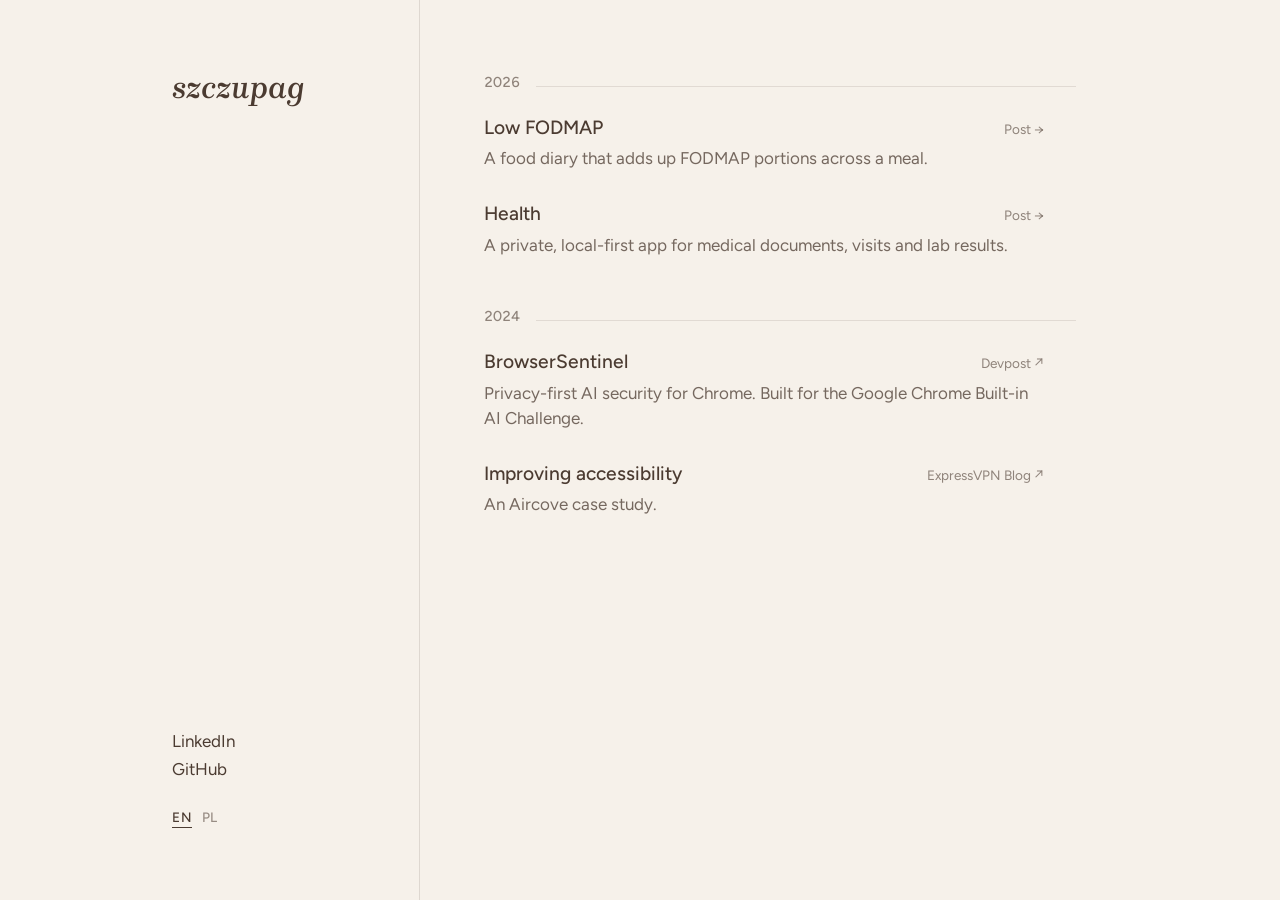
==== commit 20f98951: "Soften the colours and lines, and drop the job title. A lighter, softer brown in both themes, thin m" ====
--- a/index.html
+++ b/index.html
@@ -7,8 +7,8 @@
   <meta name="viewport" content="width=device-width, initial-scale=1.0">
   <meta name="description" content="szczupag – Software Engineer. Projects and where to find me online.">
   <meta name="color-scheme" content="light dark">
-  <meta name="theme-color" content="#f5efe6" media="(prefers-color-scheme: light)">
-  <meta name="theme-color" content="#241a14" media="(prefers-color-scheme: dark)">
+  <meta name="theme-color" content="#f6f1ea" media="(prefers-color-scheme: light)">
+  <meta name="theme-color" content="#221c18" media="(prefers-color-scheme: dark)">
   <meta property="og:title" content="szczupag">
   <meta property="og:description" content="Software Engineer. Projects and where to find me online.">
   <meta property="og:url" content="https://szczupag.com/">
@@ -18,7 +18,7 @@
   <link rel="preconnect" href="https://fonts.gstatic.com" crossorigin>
   <link href="https://fonts.googleapis.com/css2?family=Brygada+1918:ital,wght@1,600&family=Figtree:wght@400;500;600&display=swap" rel="stylesheet">
   <title>szczupag</title>
-  <link rel="stylesheet" href="/style.css?v=3">
+  <link rel="stylesheet" href="/style.css?v=4">
   <link rel="alternate" hreflang="en" href="https://szczupag.com/">
   <link rel="alternate" hreflang="pl" href="https://szczupag.com/pl/">
   <link rel="alternate" hreflang="x-default" href="https://szczupag.com/">
@@ -28,7 +28,6 @@
   <main>
     <header class="id">
       <h1 class="name">szczupag</h1>
-      <p class="role">Software Engineer</p>
     </header>
 
     <div class="side-bottom">
--- a/style.css
+++ b/style.css
@@ -1,12 +1,13 @@
 :root {
-  --bg: #f5efe6;
-  --ink: #3a271c;
+  --bg: #f6f1ea;
+  --ink: #4b3b31;
+  --line: color-mix(in srgb, var(--ink) 14%, transparent);
 }
 
 @media (prefers-color-scheme: dark) {
   :root {
-    --bg: #241a14;
-    --ink: #eee3d3;
+    --bg: #221c18;
+    --ink: #ece3d8;
   }
 }
 
@@ -60,7 +61,7 @@
 
 .id,
 .side-bottom {
-  border-right: 1.5px solid var(--ink);
+  border-right: 1px solid var(--line);
   padding: 0 2rem;
 }
 
@@ -78,11 +79,6 @@
   margin: 0;
 }
 
-.role {
-  margin: 0.4rem 0 0;
-  opacity: 0.7;
-}
-
 /* Bottom of the sidebar: social links, then the language switch */
 .side-bottom {
   grid-area: links;
@@ -118,7 +114,7 @@
   content: '';
   flex: 1;
   border-top: 1px solid var(--ink);
-  opacity: 0.5;
+  opacity: 0.2;
 }
 
 .projects {
@@ -192,15 +188,11 @@
   }
 
   .id {
-    border-bottom: 1.5px solid var(--ink);
+    border-bottom: 1px solid var(--line);
   }
 
   .name {
     font-size: 1.75rem;
-  }
-
-  .role {
-    margin-top: 0.25rem;
   }
 
   /* On phones the wrapper steps aside: links stay at the bottom, the switch goes to the corner */
@@ -214,7 +206,7 @@
     flex-wrap: wrap;
     justify-content: flex-start;
     gap: 0.25rem 1.5rem;
-    border-top: 1.5px solid var(--ink);
+    border-top: 1px solid var(--line);
   }
 
   .content {
@@ -319,7 +311,7 @@
 @media (min-width: 721px) {
   /* The column divider is drawn on main so it stays continuous when the cells don't stretch */
   main {
-    background: linear-gradient(var(--ink), var(--ink)) 278.5px 0 / 1.5px 100% no-repeat;
+    background: linear-gradient(var(--line), var(--line)) 279px 0 / 1px 100% no-repeat;
   }
 
   .id,
